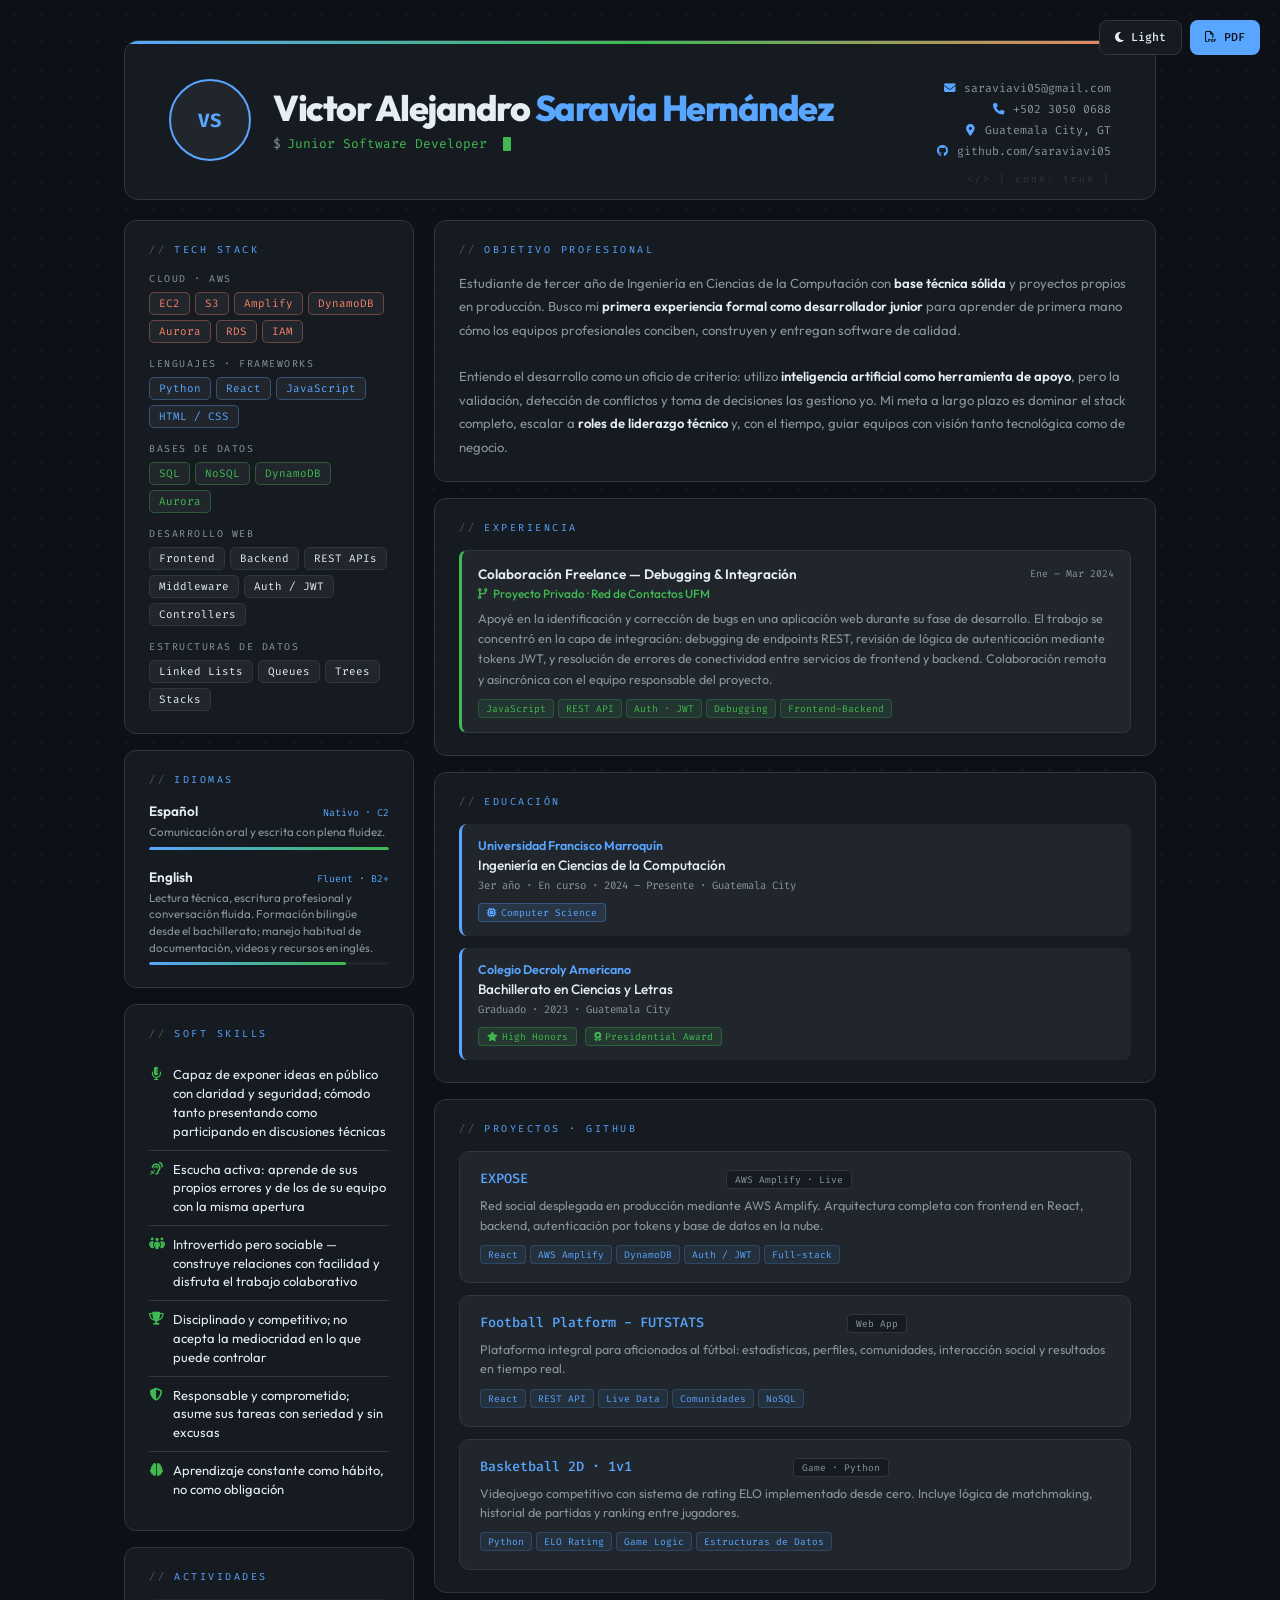
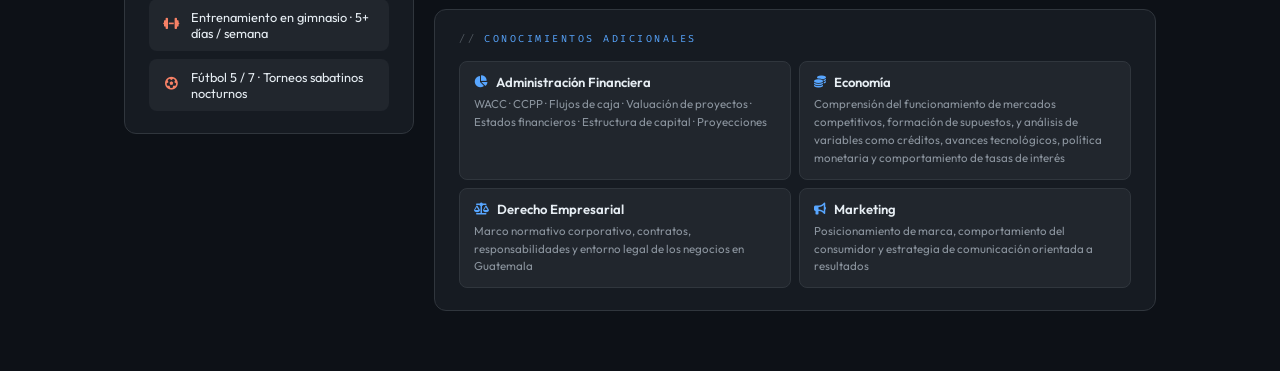
==== victor_saravia_cv.html @ cb61634e "Create CV HTML" ====
<!DOCTYPE html>
<html lang="es">
<head>
  <meta charset="UTF-8" />
  <meta name="viewport" content="width=device-width, initial-scale=1.0" />
  <title>Victor Alejandro Saravia Hernández — Developer</title>
  <link rel="preconnect" href="https://fonts.googleapis.com" />
  <link href="https://fonts.googleapis.com/css2?family=Outfit:wght@300;400;500;600;700;800&family=Fira+Code:wght@300;400;500&display=swap" rel="stylesheet" />
  <link rel="stylesheet" href="https://cdnjs.cloudflare.com/ajax/libs/font-awesome/6.4.0/css/all.min.css" />
  <style>
    /* ── DARK MODE (default) ── */
    :root {
      --bg: #0d1117;
      --surface: #161b22;
      --surface-2: #21262d;
      --border: #30363d;
      --accent: #58a6ff;
      --accent-green: #3fb950;
      --accent-orange: #f78166;
      --text: #e6edf3;
      --text-muted: #8b949e;
      --dot: rgba(200,220,255,0.07);
      --font: 'Outfit', sans-serif;
      --mono: 'Fira Code', monospace;
    }

    /* ── LIGHT MODE ── */
    body.light {
      --bg: #f6f8fa;
      --surface: #ffffff;
      --surface-2: #eef1f5;
      --border: #d0d7de;
      --accent: #0969da;
      --accent-green: #1a7f37;
      --accent-orange: #bc4c00;
      --text: #1f2328;
      --text-muted: #57606a;
      --dot: rgba(0,0,0,0.055);
    }

    * { margin: 0; padding: 0; box-sizing: border-box; }

    body {
      background: var(--bg);
      color: var(--text);
      font-family: var(--font);
      min-height: 100vh;
      transition: background 0.3s, color 0.3s;
    }

    body::before {
      content: '';
      position: fixed;
      inset: 0;
      background-image: radial-gradient(circle, var(--dot) 1px, transparent 1px);
      background-size: 28px 28px;
      pointer-events: none;
      z-index: 0;
    }

    /* ── FLOATING BUTTONS ── */
    .btn-group {
      position: fixed;
      top: 20px; right: 20px;
      display: flex;
      gap: 8px;
      z-index: 1000;
    }

    .action-btn {
      background: var(--accent);
      color: var(--bg);
      border: none;
      border-radius: 8px;
      padding: 9px 15px;
      font-family: var(--mono);
      font-size: 0.72rem;
      font-weight: 500;
      cursor: pointer;
      display: flex;
      align-items: center;
      gap: 7px;
      transition: transform 0.2s, box-shadow 0.2s;
      white-space: nowrap;
    }
    .action-btn:hover { transform: translateY(-2px); }

    .theme-btn {
      background: var(--surface);
      color: var(--text);
      border: 1px solid var(--border);
    }

    /* ── WRAPPER ── */
    .wrapper {
      max-width: 1080px;
      margin: 0 auto;
      padding: 40px 24px 60px;
      position: relative;
      z-index: 1;
    }

    /* ── HEADER ── */
    header {
      background: var(--surface);
      border: 1px solid var(--border);
      border-radius: 14px;
      padding: 38px 44px;
      margin-bottom: 20px;
      display: flex;
      justify-content: space-between;
      align-items: center;
      position: relative;
      overflow: hidden;
      opacity: 0;
      animation: fadeUp 0.7s ease 0.05s forwards;
    }
    header::before {
      content: '';
      position: absolute;
      top: 0; left: 0; right: 0;
      height: 3px;
      background: linear-gradient(90deg, var(--accent), var(--accent-green), var(--accent-orange));
    }
    header::after {
      content: '</> { code: true }';
      position: absolute;
      bottom: 14px; right: 44px;
      font-family: var(--mono);
      font-size: 0.6rem;
      color: var(--border);
      letter-spacing: 2px;
    }

    .h-name {
      font-size: clamp(1.55rem, 2.8vw, 2.4rem);
      font-weight: 800;
      letter-spacing: -1.5px;
      line-height: 1.1;
      margin-bottom: 8px;
      color: var(--text);
    }
    .h-name span { color: var(--accent); }

    .h-role {
      font-family: var(--mono);
      font-size: 0.8rem;
      color: var(--accent-green);
      display: flex;
      align-items: center;
      gap: 6px;
    }
    .h-role::before { content: '$'; color: var(--text-muted); }

    .cursor {
      display: inline-block;
      width: 8px; height: 14px;
      background: var(--accent-green);
      border-radius: 1px;
      animation: blink 1.1s step-end infinite;
      vertical-align: middle;
      margin-left: 2px;
    }

    .h-contact {
      display: flex;
      flex-direction: column;
      align-items: flex-end;
      gap: 6px;
    }
    .contact-row {
      display: flex;
      align-items: center;
      gap: 8px;
      font-family: var(--mono);
      font-size: 0.72rem;
      color: var(--text-muted);
    }
    .contact-row i { color: var(--accent); width: 13px; text-align: center; }

    /* ── GRID ── */
    .grid { display: grid; grid-template-columns: 290px 1fr; gap: 20px; }
    .col-left  { display: flex; flex-direction: column; gap: 16px; }
    .col-right { display: flex; flex-direction: column; gap: 16px; }

    /* ── CARD ── */
    .card {
      background: var(--surface);
      border: 1px solid var(--border);
      border-radius: 12px;
      padding: 22px 24px;
      opacity: 0;
      animation: fadeUp 0.7s ease forwards;
    }
    .col-left  .card:nth-child(1) { animation-delay: 0.15s; }
    .col-left  .card:nth-child(2) { animation-delay: 0.25s; }
    .col-left  .card:nth-child(3) { animation-delay: 0.35s; }
    .col-left  .card:nth-child(4) { animation-delay: 0.45s; }
    .col-left  .card:nth-child(5) { animation-delay: 0.55s; }
    .col-right .card:nth-child(1) { animation-delay: 0.20s; }
    .col-right .card:nth-child(2) { animation-delay: 0.30s; }
    .col-right .card:nth-child(3) { animation-delay: 0.40s; }
    .col-right .card:nth-child(4) { animation-delay: 0.50s; }
    .col-right .card:nth-child(5) { animation-delay: 0.60s; }

    .label {
      font-family: var(--mono);
      font-size: 0.63rem;
      letter-spacing: 2.5px;
      text-transform: uppercase;
      color: var(--accent);
      margin-bottom: 16px;
      display: flex;
      align-items: center;
      gap: 8px;
    }
    .label::before { content: '//'; color: var(--text-muted); opacity: 0.5; }

    /* ── SKILLS ── */
    .skill-group { margin-bottom: 14px; }
    .skill-group:last-child { margin-bottom: 0; }
    .skill-group-name {
      font-family: var(--mono);
      font-size: 0.62rem;
      color: var(--text-muted);
      text-transform: uppercase;
      letter-spacing: 1.5px;
      margin-bottom: 7px;
    }
    .tags { display: flex; flex-wrap: wrap; gap: 5px; }
    .tag {
      font-family: var(--mono);
      font-size: 0.68rem;
      padding: 3px 9px;
      border-radius: 5px;
      border: 1px solid var(--border);
      background: var(--surface-2);
      color: var(--text);
      transition: all 0.2s;
    }
    .tag:hover { border-color: var(--accent); color: var(--accent); }
    .tag.t-aws   { border-color: rgba(247,129,102,0.35); color: var(--accent-orange); }
    .tag.t-green { border-color: rgba(63,185,80,0.35);   color: var(--accent-green);  }
    .tag.t-blue  { border-color: rgba(88,166,255,0.35);  color: var(--accent);        }
    body.light .tag.t-aws   { border-color: rgba(188,76,0,0.3);   color: var(--accent-orange); background: rgba(188,76,0,0.05);  }
    body.light .tag.t-green { border-color: rgba(26,127,55,0.3);  color: var(--accent-green);  background: rgba(26,127,55,0.05); }
    body.light .tag.t-blue  { border-color: rgba(9,105,218,0.3);  color: var(--accent);        background: rgba(9,105,218,0.05); }

    /* ── LANGUAGES ── */
    .lang-item { margin-bottom: 18px; }
    .lang-item:last-child { margin-bottom: 0; }
    .lang-row { display: flex; justify-content: space-between; align-items: baseline; margin-bottom: 4px; }
    .lang-name  { font-size: 0.85rem; font-weight: 600; color: var(--text); }
    .lang-level { font-family: var(--mono); font-size: 0.62rem; color: var(--accent); }
    .lang-detail { font-size: 0.72rem; color: var(--text-muted); line-height: 1.45; margin-bottom: 6px; }
    .bar-bg  { height: 3px; background: var(--surface-2); border-radius: 2px; overflow: hidden; }
    .bar-fill { height: 100%; border-radius: 2px; background: linear-gradient(90deg, var(--accent), var(--accent-green)); animation: growBar 1.2s cubic-bezier(.4,0,.2,1) 0.8s both; }

    /* ── OBJECTIVE ── */
    .objective-body { font-size: 0.82rem; line-height: 1.78; color: var(--text-muted); }
    .objective-body strong { color: var(--text); font-weight: 600; }

    /* ── EXPERIENCE ── */
    .exp-item {
      background: var(--surface-2);
      border: 1px solid var(--border);
      border-left: 3px solid var(--accent-green);
      border-radius: 8px;
      padding: 14px 16px;
      margin-bottom: 12px;
    }
    .exp-item:last-child { margin-bottom: 0; }
    .exp-top { display: flex; justify-content: space-between; align-items: flex-start; gap: 10px; margin-bottom: 3px; }
    .exp-role   { font-size: 0.85rem; font-weight: 600; color: var(--text); }
    .exp-period { font-family: var(--mono); font-size: 0.62rem; color: var(--text-muted); white-space: nowrap; padding-top: 2px; }
    .exp-org    { font-size: 0.74rem; color: var(--accent-green); font-weight: 500; margin-bottom: 8px; }
    .exp-desc   { font-size: 0.78rem; color: var(--text-muted); line-height: 1.62; margin-bottom: 9px; }
    .exp-tags   { display: flex; flex-wrap: wrap; gap: 4px; }
    .exp-tag {
      font-family: var(--mono);
      font-size: 0.6rem;
      padding: 2px 7px;
      border-radius: 4px;
      background: rgba(63,185,80,0.1);
      border: 1px solid rgba(63,185,80,0.25);
      color: var(--accent-green);
    }
    body.light .exp-tag { background: rgba(26,127,55,0.08); border-color: rgba(26,127,55,0.25); }

    /* ── EDUCATION ── */
    .edu-item {
      background: var(--surface-2);
      border-radius: 8px;
      border-left: 3px solid var(--accent);
      padding: 14px 16px;
      margin-bottom: 12px;
    }
    .edu-item:last-child { margin-bottom: 0; }
    .edu-school { font-size: 0.78rem; font-weight: 600; color: var(--accent); margin-bottom: 3px; }
    .edu-degree { font-size: 0.85rem; font-weight: 500; color: var(--text); margin-bottom: 4px; }
    .edu-sub    { font-family: var(--mono); font-size: 0.67rem; color: var(--text-muted); margin-bottom: 8px; }
    .badge {
      display: inline-flex;
      align-items: center;
      gap: 4px;
      font-family: var(--mono);
      font-size: 0.6rem;
      padding: 2px 8px;
      border-radius: 4px;
      margin-right: 5px;
    }
    .badge.g { background: rgba(63,185,80,0.12); border: 1px solid rgba(63,185,80,0.3); color: var(--accent-green); }
    .badge.b { background: rgba(88,166,255,0.12); border: 1px solid rgba(88,166,255,0.3); color: var(--accent); }
    body.light .badge.g { background: rgba(26,127,55,0.1);  border-color: rgba(26,127,55,0.3);  }
    body.light .badge.b { background: rgba(9,105,218,0.1);  border-color: rgba(9,105,218,0.3);  }

    /* ── PROJECTS ── */
    .project-card {
      display: block;
      background: var(--surface-2);
      border: 1px solid var(--border);
      border-radius: 10px;
      padding: 18px 20px;
      margin-bottom: 12px;
      transition: transform 0.25s, border-color 0.25s;
      text-decoration: none;
      color: inherit;
      cursor: pointer;
    }
    .project-card:last-child { margin-bottom: 0; }
    .project-card:hover { border-color: var(--accent); transform: translateY(-2px); }
    .proj-link-hint {
      font-family: var(--mono);
      font-size: 0.58rem;
      color: var(--text-muted);
      opacity: 0;
      transition: opacity 0.2s;
      display: flex;
      align-items: center;
      gap: 4px;
    }
    .project-card:hover .proj-link-hint { opacity: 1; }
    .proj-top  { display: flex; align-items: flex-start; justify-content: space-between; margin-bottom: 7px; }
    .proj-name { font-family: var(--mono); font-size: 0.85rem; font-weight: 500; color: var(--accent); }
    .proj-chip {
      font-family: var(--mono); font-size: 0.6rem;
      color: var(--text-muted);
      background: var(--surface);
      border: 1px solid var(--border);
      border-radius: 4px;
      padding: 2px 8px;
    }
    .proj-desc { font-size: 0.78rem; color: var(--text-muted); line-height: 1.55; margin-bottom: 10px; }
    .proj-tags { display: flex; flex-wrap: wrap; gap: 4px; }
    .proj-tag {
      font-family: var(--mono); font-size: 0.6rem;
      padding: 2px 7px; border-radius: 4px;
      background: rgba(88,166,255,0.08);
      border: 1px solid rgba(88,166,255,0.2);
      color: var(--accent);
    }
    body.light .proj-tag { background: rgba(9,105,218,0.07); border-color: rgba(9,105,218,0.2); }

    /* ── SOFT SKILLS ── */
    .soft-list { list-style: none; }
    .soft-item {
      display: flex; align-items: flex-start; gap: 10px;
      padding: 9px 0;
      border-bottom: 1px solid var(--border);
      font-size: 0.81rem;
      color: var(--text);
      line-height: 1.45;
    }
    .soft-item:last-child { border-bottom: none; }
    .soft-item i { color: var(--accent-green); width: 14px; text-align: center; flex-shrink: 0; margin-top: 2px; }

    /* ── ACTIVITIES ── */
    .extra-item {
      display: flex; align-items: center; gap: 12px;
      padding: 10px 14px;
      background: var(--surface-2);
      border-radius: 8px;
      margin-bottom: 8px;
      font-size: 0.8rem;
      color: var(--text);
    }
    .extra-item:last-child { margin-bottom: 0; }
    .extra-item i { color: var(--accent-orange); width: 16px; text-align: center; flex-shrink: 0; }

    /* ── ADDITIONAL KNOWLEDGE ── */
    .know-grid { display: grid; grid-template-columns: 1fr 1fr; gap: 8px; }
    .know-card {
      background: var(--surface-2);
      border: 1px solid var(--border);
      border-radius: 8px;
      padding: 12px 14px;
    }
    .know-title {
      display: flex; align-items: center; gap: 8px;
      font-size: 0.82rem; font-weight: 600;
      color: var(--text);
      margin-bottom: 5px;
    }
    .know-title i { color: var(--accent); font-size: 0.75rem; flex-shrink: 0; }
    .know-detail { font-size: 0.72rem; color: var(--text-muted); line-height: 1.55; }

    /* ── ANIMATIONS ── */
    @keyframes fadeUp  { from { opacity: 0; transform: translateY(20px); } to { opacity: 1; transform: translateY(0); } }
    @keyframes blink   { 0%, 100% { opacity: 1; } 50% { opacity: 0; } }
    @keyframes growBar { from { width: 0; } to { width: var(--w); } }

    /* ── PRINT ── */
    @media print {
      body::before, .btn-group { display: none; }
      body { background: #fff !important; color: #111 !important; }
      body.light { background: #fff !important; color: #111 !important; }
      :root, body.light {
        --bg: #fff; --surface: #fff; --surface-2: #f3f5f7;
        --border: #dde1e6; --accent: #1d4ed8; --accent-green: #15803d;
        --accent-orange: #c2410c; --text: #111827; --text-muted: #374151;
      }
      .card, header { opacity: 1 !important; animation: none !important; transform: none !important; }
      header::after { display: none; }
      .bar-fill { animation: none !important; width: var(--w) !important; }
      .cursor { display: none; }
      @page { margin: 18mm; }
    }

    /* ── RESPONSIVE ── */
    /* ── AVATAR ── */
    .h-left { display: flex; align-items: center; gap: 22px; }
    .h-avatar {
      width: 82px; height: 82px;
      border-radius: 50%;
      border: 2px solid var(--accent);
      object-fit: cover;
      object-position: center top;
      flex-shrink: 0;
      display: block;
    }

    @media (max-width: 800px) {
      .grid { grid-template-columns: 1fr; }
      header { flex-direction: column; align-items: flex-start; gap: 20px; padding: 28px 24px; }
      .h-contact { align-items: flex-start; }
      .know-grid { grid-template-columns: 1fr; }
      .btn-group { top: 12px; right: 12px; }
      .h-left { gap: 16px; }
      .h-avatar { width: 64px; height: 64px; }
    }
  </style>
</head>
<body>

  <!-- FLOATING BUTTONS -->
  <div class="btn-group">
    <button class="action-btn theme-btn" onclick="toggleTheme()" id="themeBtn">
      <i class="fa-solid fa-moon" id="themeIcon"></i>
      <span id="themeText">Light</span>
    </button>
    <button class="action-btn" onclick="window.print()">
      <i class="fa-regular fa-file-pdf"></i> PDF
    </button>
  </div>

  <div class="wrapper">

    <!-- HEADER -->
    <header>
      <div class="h-left">
        <!-- 📷 Reemplaza "TU_FOTO.jpg" con la ruta o URL de tu imagen -->
        <img class="h-avatar" src="TU_FOTO.jpg" alt="Victor Saravia"
             onerror="this.style.display='none'; this.nextElementSibling.style.display='flex';" />
        <div class="h-avatar" style="display:none; background:var(--surface-2); align-items:center; justify-content:center; font-family:var(--mono); font-weight:700; font-size:1.2rem; color:var(--accent);">VS</div>
        <div>
          <div class="h-name">Victor Alejandro <span>Saravia Hernández</span></div>
          <div class="h-role">Junior Software Developer&nbsp;<span class="cursor"></span></div>
        </div>
      </div>
      <div class="h-contact">
        <div class="contact-row"><i class="fa-solid fa-envelope"></i> saraviavi05@gmail.com</div>
        <div class="contact-row"><i class="fa-solid fa-phone"></i> +502 3050 0688</div>
        <div class="contact-row"><i class="fa-solid fa-location-dot"></i> Guatemala City, GT</div>
        <div class="contact-row"><i class="fa-brands fa-github"></i> github.com/saraviavi05</div>
      </div>
    </header>

    <div class="grid">

      <!-- ════ LEFT COLUMN ════ -->
      <div class="col-left">

        <!-- TECH STACK -->
        <div class="card">
          <div class="label">Tech Stack</div>
          <div class="skill-group">
            <div class="skill-group-name">Cloud · AWS</div>
            <div class="tags">
              <span class="tag t-aws">EC2</span>
              <span class="tag t-aws">S3</span>
              <span class="tag t-aws">Amplify</span>
              <span class="tag t-aws">DynamoDB</span>
              <span class="tag t-aws">Aurora</span>
              <span class="tag t-aws">RDS</span>
              <span class="tag t-aws">IAM</span>
            </div>
          </div>
          <div class="skill-group">
            <div class="skill-group-name">Lenguajes · Frameworks</div>
            <div class="tags">
              <span class="tag t-blue">Python</span>
              <span class="tag t-blue">React</span>
              <span class="tag t-blue">JavaScript</span>
              <span class="tag t-blue">HTML / CSS</span>
            </div>
          </div>
          <div class="skill-group">
            <div class="skill-group-name">Bases de Datos</div>
            <div class="tags">
              <span class="tag t-green">SQL</span>
              <span class="tag t-green">NoSQL</span>
              <span class="tag t-green">DynamoDB</span>
              <span class="tag t-green">Aurora</span>
            </div>
          </div>
          <div class="skill-group">
            <div class="skill-group-name">Desarrollo Web</div>
            <div class="tags">
              <span class="tag">Frontend</span>
              <span class="tag">Backend</span>
              <span class="tag">REST APIs</span>
              <span class="tag">Middleware</span>
              <span class="tag">Auth / JWT</span>
              <span class="tag">Controllers</span>
            </div>
          </div>
          <div class="skill-group">
            <div class="skill-group-name">Estructuras de Datos</div>
            <div class="tags">
              <span class="tag">Linked Lists</span>
              <span class="tag">Queues</span>
              <span class="tag">Trees</span>
              <span class="tag">Stacks</span>
            </div>
          </div>
        </div>

        <!-- LANGUAGES -->
        <div class="card">
          <div class="label">Idiomas</div>
          <div class="lang-item">
            <div class="lang-row">
              <span class="lang-name">Español</span>
              <span class="lang-level">Nativo · C2</span>
            </div>
            <p class="lang-detail">Comunicación oral y escrita con plena fluidez.</p>
            <div class="bar-bg"><div class="bar-fill" style="--w:100%"></div></div>
          </div>
          <div class="lang-item">
            <div class="lang-row">
              <span class="lang-name">English</span>
              <span class="lang-level">Fluent · B2+</span>
            </div>
            <p class="lang-detail">Lectura técnica, escritura profesional y conversación fluida. Formación bilingüe desde el bachillerato; manejo habitual de documentación, videos y recursos en inglés.</p>
            <div class="bar-bg"><div class="bar-fill" style="--w:82%"></div></div>
          </div>
        </div>

        <!-- SOFT SKILLS -->
        <div class="card">
          <div class="label">Soft Skills</div>
          <ul class="soft-list">
            <li class="soft-item"><i class="fa-solid fa-microphone-lines"></i> Capaz de exponer ideas en público con claridad y seguridad; cómodo tanto presentando como participando en discusiones técnicas</li>
            <li class="soft-item"><i class="fa-solid fa-ear-listen"></i> Escucha activa: aprende de sus propios errores y de los de su equipo con la misma apertura</li>
            <li class="soft-item"><i class="fa-solid fa-people-group"></i> Introvertido pero sociable — construye relaciones con facilidad y disfruta el trabajo colaborativo</li>
            <li class="soft-item"><i class="fa-solid fa-trophy"></i> Disciplinado y competitivo; no acepta la mediocridad en lo que puede controlar</li>
            <li class="soft-item"><i class="fa-solid fa-shield-halved"></i> Responsable y comprometido; asume sus tareas con seriedad y sin excusas</li>
            <li class="soft-item"><i class="fa-solid fa-brain"></i> Aprendizaje constante como hábito, no como obligación</li>
          </ul>
        </div>

        <!-- ACTIVITIES -->
        <div class="card">
          <div class="label">Actividades</div>
          <div class="extra-item"><i class="fa-solid fa-dumbbell"></i><span>Entrenamiento en gimnasio · 5+ días / semana</span></div>
          <div class="extra-item"><i class="fa-solid fa-futbol"></i><span>Fútbol 5 / 7 · Torneos sabatinos nocturnos</span></div>
        </div>

      </div>

      <!-- ════ RIGHT COLUMN ════ -->
      <div class="col-right">

        <!-- OBJECTIVE -->
        <div class="card">
          <div class="label">Objetivo Profesional</div>
          <p class="objective-body">
            Estudiante de tercer año de Ingeniería en Ciencias de la Computación con <strong>base técnica sólida</strong> y proyectos propios en producción. Busco mi <strong>primera experiencia formal como desarrollador junior</strong> para aprender de primera mano cómo los equipos profesionales conciben, construyen y entregan software de calidad.
            <br/><br/>
            Entiendo el desarrollo como un oficio de criterio: utilizo <strong>inteligencia artificial como herramienta de apoyo</strong>, pero la validación, detección de conflictos y toma de decisiones las gestiono yo. Mi meta a largo plazo es dominar el stack completo, escalar a <strong>roles de liderazgo técnico</strong> y, con el tiempo, guiar equipos con visión tanto tecnológica como de negocio.
          </p>
        </div>

        <!-- EXPERIENCE -->
        <div class="card">
          <div class="label">Experiencia</div>
          <div class="exp-item">
            <div class="exp-top">
              <span class="exp-role">Colaboración Freelance — Debugging &amp; Integración</span>
              <span class="exp-period">Ene – Mar 2024</span>
            </div>
            <div class="exp-org"><i class="fa-solid fa-code-branch" style="margin-right:5px; font-size:0.68rem;"></i>Proyecto Privado · Red de Contactos UFM</div>
            <p class="exp-desc">
              Apoyé en la identificación y corrección de bugs en una aplicación web durante su fase de desarrollo. El trabajo se concentró en la capa de integración: debugging de endpoints REST, revisión de lógica de autenticación mediante tokens JWT, y resolución de errores de conectividad entre servicios de frontend y backend. Colaboración remota y asincrónica con el equipo responsable del proyecto.
            </p>
            <div class="exp-tags">
              <span class="exp-tag">JavaScript</span>
              <span class="exp-tag">REST API</span>
              <span class="exp-tag">Auth · JWT</span>
              <span class="exp-tag">Debugging</span>
              <span class="exp-tag">Frontend–Backend</span>
            </div>
          </div>
        </div>

        <!-- EDUCATION -->
        <div class="card">
          <div class="label">Educación</div>
          <div class="edu-item">
            <div class="edu-school">Universidad Francisco Marroquín</div>
            <div class="edu-degree">Ingeniería en Ciencias de la Computación</div>
            <div class="edu-sub">3er año · En curso · 2024 – Presente · Guatemala City</div>
            <span class="badge b"><i class="fa-solid fa-microchip"></i> Computer Science</span>
          </div>
          <div class="edu-item">
            <div class="edu-school">Colegio Decroly Americano</div>
            <div class="edu-degree">Bachillerato en Ciencias y Letras</div>
            <div class="edu-sub">Graduado · 2023 · Guatemala City</div>
            <span class="badge g"><i class="fa-solid fa-star"></i> High Honors</span>
            <span class="badge g"><i class="fa-solid fa-award"></i> Presidential Award</span>
          </div>
        </div>

        <!-- PROJECTS -->
        <div class="card">
          <div class="label">Proyectos · GitHub</div>
          <!-- 🔗 Cambia el href por la URL real de tu repositorio -->
          <a class="project-card" href="https://github.com/jricica/EXPOSE" target="_blank" rel="noopener">
            <div class="proj-top">
              <div class="proj-name">EXPOSE</div>
              <span class="proj-chip">AWS Amplify · Live</span>
              <span class="proj-link-hint"><i class="fa-brands fa-github"></i> Ver repo</span>
            </div>
            <p class="proj-desc">Red social desplegada en producción mediante AWS Amplify. Arquitectura completa con frontend en React, backend, autenticación por tokens y base de datos en la nube.</p>
            <div class="proj-tags">
              <span class="proj-tag">React</span>
              <span class="proj-tag">AWS Amplify</span>
              <span class="proj-tag">DynamoDB</span>
              <span class="proj-tag">Auth / JWT</span>
              <span class="proj-tag">Full-stack</span>
            </div>
          </a>
          <!-- 🔗 Cambia el href por la URL real de tu repositorio -->
          <a class="project-card" href="https://github.com/VictorSaraviaUFM/ProyectoWebDevelopment" target="_blank" rel="noopener">
            <div class="proj-top">
              <div class="proj-name">Football Platform - FUTSTATS</div>
              <span class="proj-chip">Web App</span>
              <span class="proj-link-hint"><i class="fa-brands fa-github"></i> Ver repo</span>
            </div>
            <p class="proj-desc">Plataforma integral para aficionados al fútbol: estadísticas, perfiles, comunidades, interacción social y resultados en tiempo real.</p>
            <div class="proj-tags">
              <span class="proj-tag">React</span>
              <span class="proj-tag">REST API</span>
              <span class="proj-tag">Live Data</span>
              <span class="proj-tag">Comunidades</span>
              <span class="proj-tag">NoSQL</span>
            </div>
          </a>
          <!-- 🔗 Cambia el href por la URL real de tu repositorio -->
          <a class="project-card" href="https://github.com/TU_USUARIO/basketball-2d" target="_blank" rel="noopener">
            <div class="proj-top">
              <div class="proj-name">Basketball 2D · 1v1</div>
              <span class="proj-chip">Game · Python</span>
              <span class="proj-link-hint"><i class="fa-brands fa-github"></i> Ver repo</span>
            </div>
            <p class="proj-desc">Videojuego competitivo con sistema de rating ELO implementado desde cero. Incluye lógica de matchmaking, historial de partidas y ranking entre jugadores.</p>
            <div class="proj-tags">
              <span class="proj-tag">Python</span>
              <span class="proj-tag">ELO Rating</span>
              <span class="proj-tag">Game Logic</span>
              <span class="proj-tag">Estructuras de Datos</span>
            </div>
          </a>
        </div>

        <!-- ADDITIONAL KNOWLEDGE -->
        <div class="card">
          <div class="label">Conocimientos Adicionales</div>
          <div class="know-grid">
            <div class="know-card">
              <div class="know-title"><i class="fa-solid fa-chart-pie"></i> Administración Financiera</div>
              <p class="know-detail">WACC · CCPP · Flujos de caja · Valuación de proyectos · Estados financieros · Estructura de capital · Proyecciones</p>
            </div>
            <div class="know-card">
              <div class="know-title"><i class="fa-solid fa-coins"></i> Economía</div>
              <p class="know-detail">Comprensión del funcionamiento de mercados competitivos, formación de supuestos, y análisis de variables como créditos, avances tecnológicos, política monetaria y comportamiento de tasas de interés</p>
            </div>
            <div class="know-card">
              <div class="know-title"><i class="fa-solid fa-scale-balanced"></i> Derecho Empresarial</div>
              <p class="know-detail">Marco normativo corporativo, contratos, responsabilidades y entorno legal de los negocios en Guatemala</p>
            </div>
            <div class="know-card">
              <div class="know-title"><i class="fa-solid fa-bullhorn"></i> Marketing</div>
              <p class="know-detail">Posicionamiento de marca, comportamiento del consumidor y estrategia de comunicación orientada a resultados</p>
            </div>
          </div>
        </div>

      </div>
    </div>
  </div>

  <script>
    function toggleTheme() {
      const isLight = document.body.classList.toggle('light');
      document.getElementById('themeIcon').className = isLight ? 'fa-solid fa-sun' : 'fa-solid fa-moon';
      document.getElementById('themeText').textContent  = isLight ? 'Dark' : 'Light';
      localStorage.setItem('theme', isLight ? 'light' : 'dark');
    }

    (function() {
      if (localStorage.getItem('theme') === 'light') {
        document.body.classList.add('light');
        const icon = document.getElementById('themeIcon');
        const text = document.getElementById('themeText');
        if (icon) icon.className = 'fa-solid fa-sun';
        if (text) text.textContent = 'Dark';
      }
    })();
  </script>

</body>
</html>
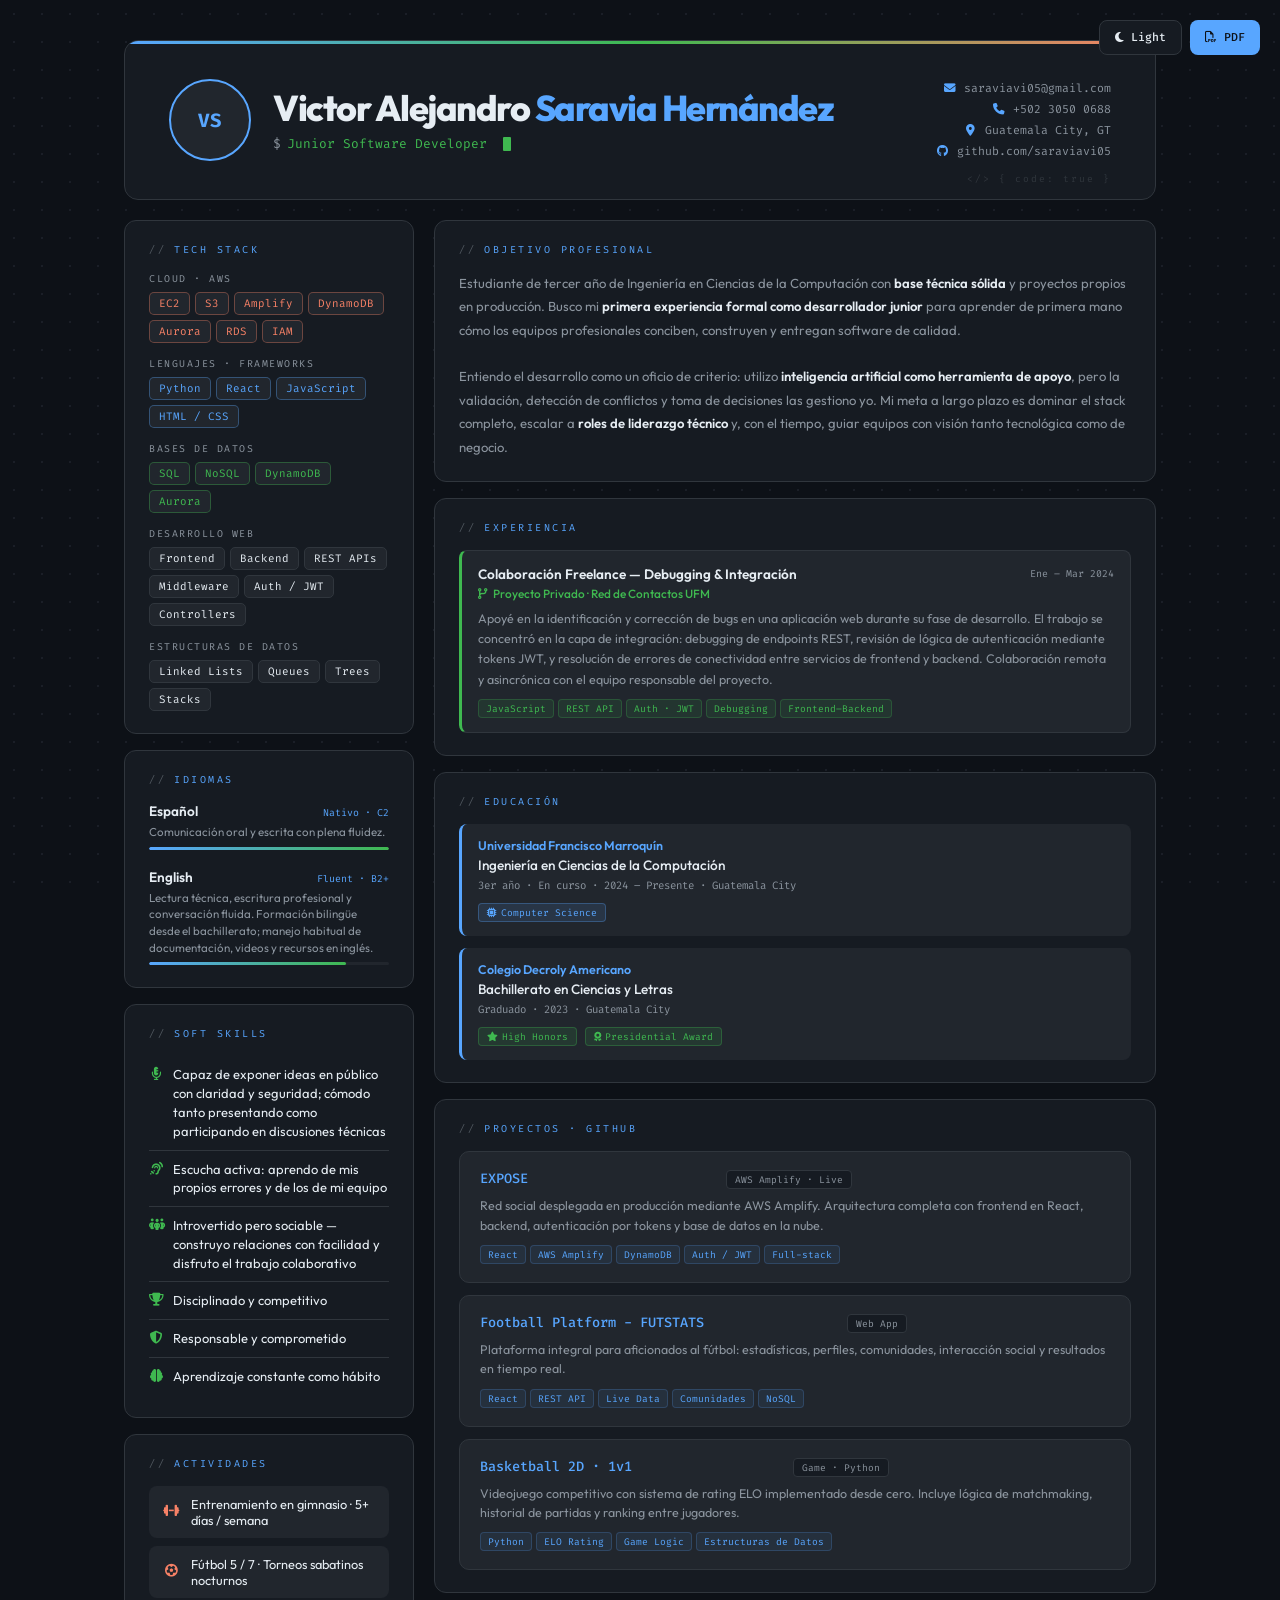
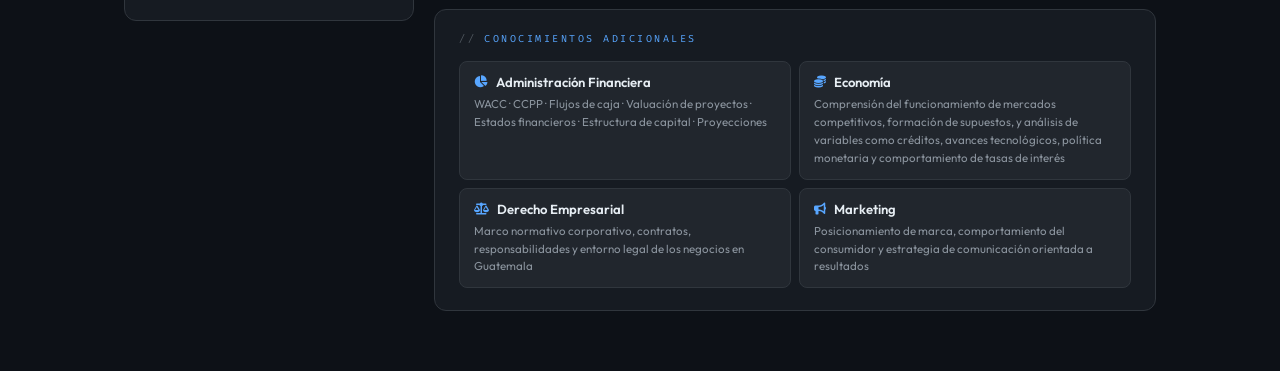
==== commit 9c43a678: "Update link y detalles varios" ====
--- a/victor_saravia_cv.html
+++ b/victor_saravia_cv.html
@@ -571,11 +571,11 @@
           <div class="label">Soft Skills</div>
           <ul class="soft-list">
             <li class="soft-item"><i class="fa-solid fa-microphone-lines"></i> Capaz de exponer ideas en público con claridad y seguridad; cómodo tanto presentando como participando en discusiones técnicas</li>
-            <li class="soft-item"><i class="fa-solid fa-ear-listen"></i> Escucha activa: aprende de sus propios errores y de los de su equipo con la misma apertura</li>
-            <li class="soft-item"><i class="fa-solid fa-people-group"></i> Introvertido pero sociable — construye relaciones con facilidad y disfruta el trabajo colaborativo</li>
-            <li class="soft-item"><i class="fa-solid fa-trophy"></i> Disciplinado y competitivo; no acepta la mediocridad en lo que puede controlar</li>
-            <li class="soft-item"><i class="fa-solid fa-shield-halved"></i> Responsable y comprometido; asume sus tareas con seriedad y sin excusas</li>
-            <li class="soft-item"><i class="fa-solid fa-brain"></i> Aprendizaje constante como hábito, no como obligación</li>
+            <li class="soft-item"><i class="fa-solid fa-ear-listen"></i> Escucha activa: aprendo de mis propios errores y de los de mi equipo</li>
+            <li class="soft-item"><i class="fa-solid fa-people-group"></i> Introvertido pero sociable — construyo relaciones con facilidad y disfruto el trabajo colaborativo</li>
+            <li class="soft-item"><i class="fa-solid fa-trophy"></i> Disciplinado y competitivo</li>
+            <li class="soft-item"><i class="fa-solid fa-shield-halved"></i> Responsable y comprometido</li>
+            <li class="soft-item"><i class="fa-solid fa-brain"></i> Aprendizaje constante como hábito</li>
           </ul>
         </div>
 
@@ -677,7 +677,7 @@
             </div>
           </a>
           <!-- 🔗 Cambia el href por la URL real de tu repositorio -->
-          <a class="project-card" href="https://github.com/TU_USUARIO/basketball-2d" target="_blank" rel="noopener">
+          <a class="project-card" href="https://github.com/VictorSaraviaUFM/Basketball2D1v1" target="_blank" rel="noopener">
             <div class="proj-top">
               <div class="proj-name">Basketball 2D · 1v1</div>
               <span class="proj-chip">Game · Python</span>
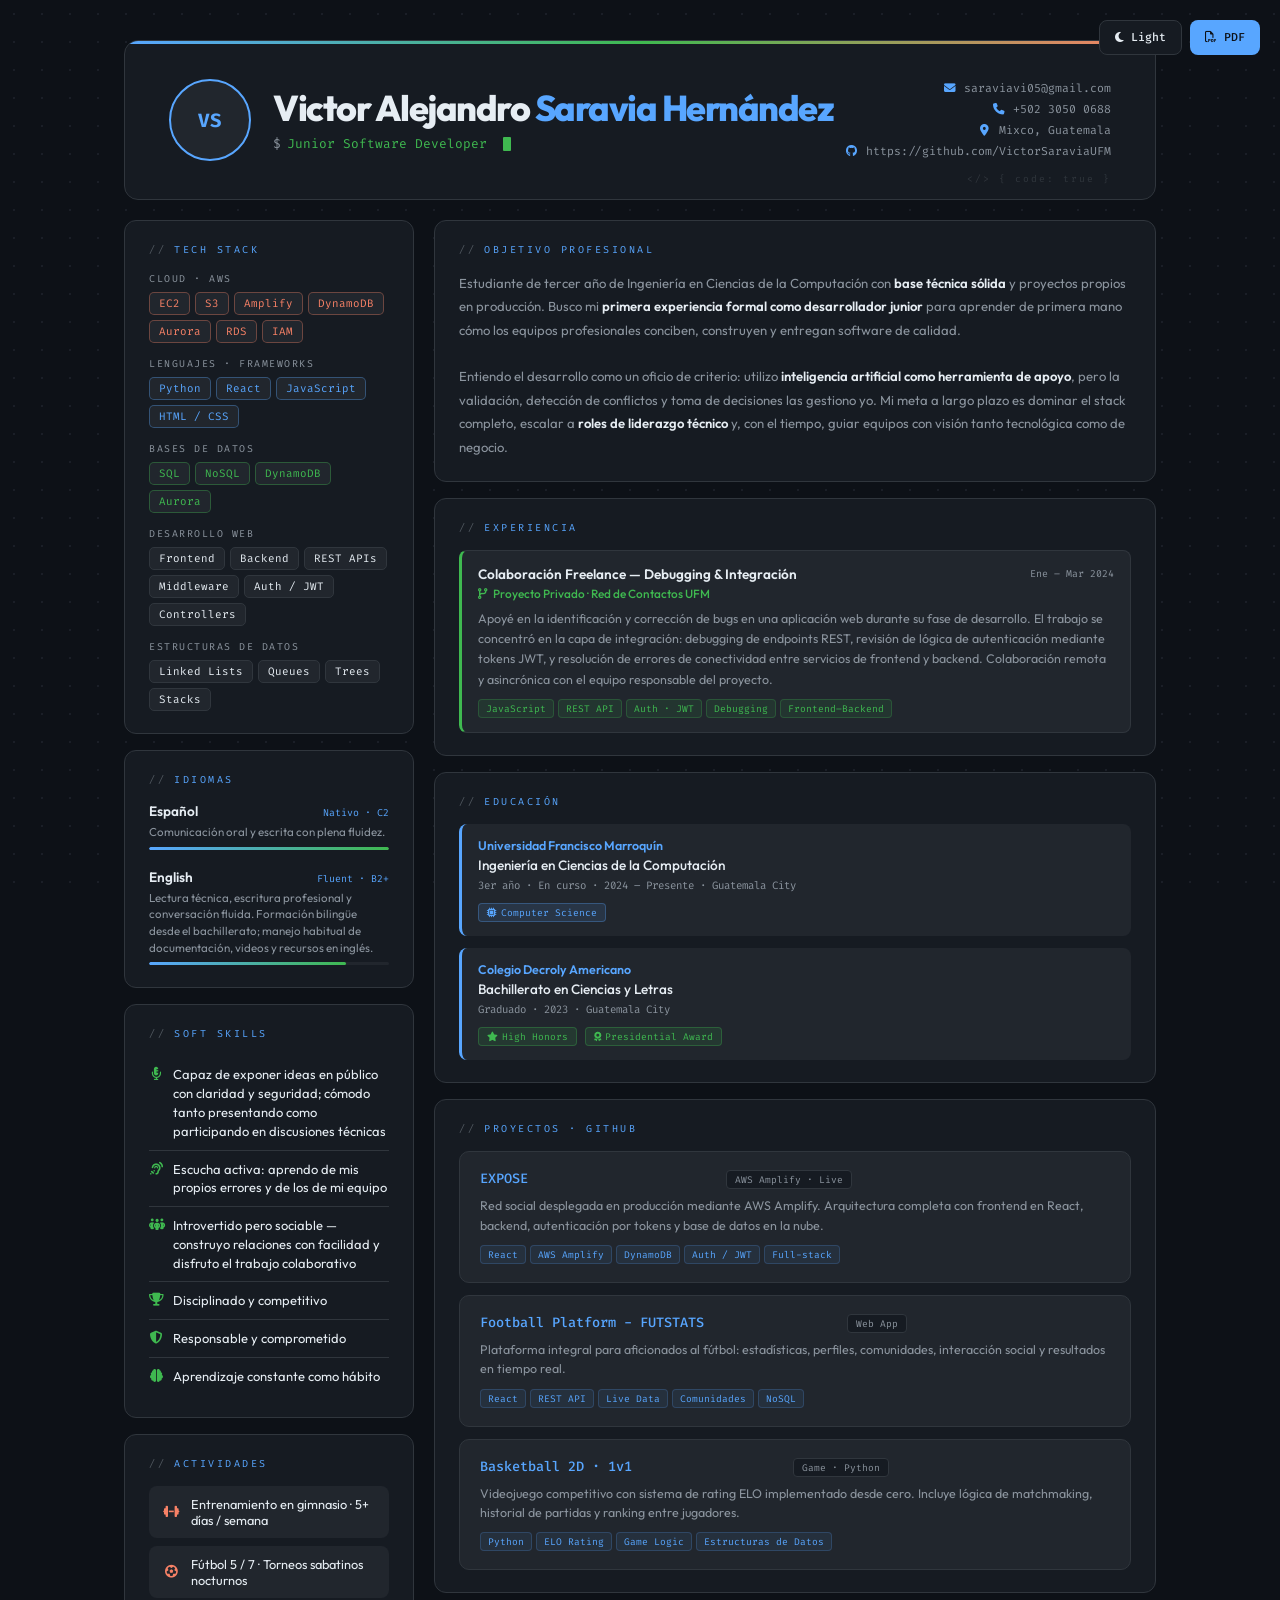
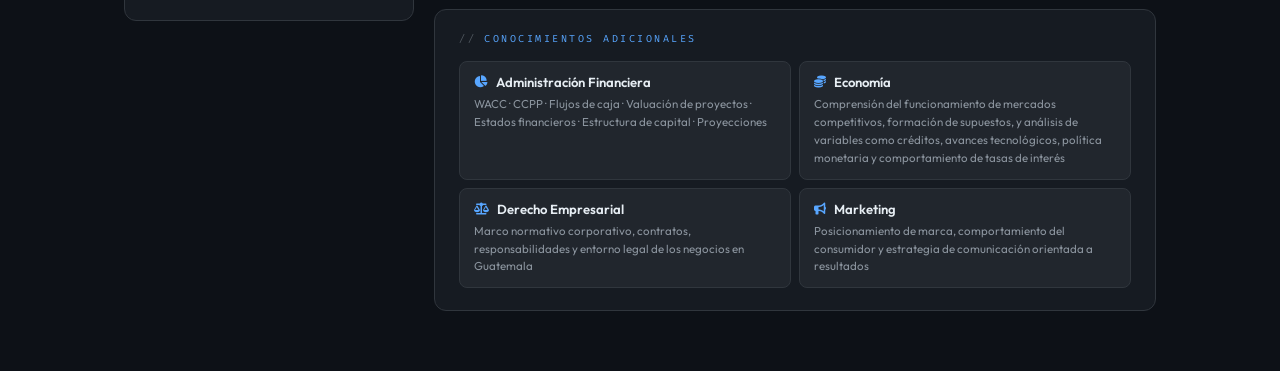
==== commit fcd62bc8: "Cambios" ====
--- a/victor_saravia_cv.html
+++ b/victor_saravia_cv.html
@@ -480,8 +480,8 @@
       <div class="h-contact">
         <div class="contact-row"><i class="fa-solid fa-envelope"></i> saraviavi05@gmail.com</div>
         <div class="contact-row"><i class="fa-solid fa-phone"></i> +502 3050 0688</div>
-        <div class="contact-row"><i class="fa-solid fa-location-dot"></i> Guatemala City, GT</div>
-        <div class="contact-row"><i class="fa-brands fa-github"></i> github.com/saraviavi05</div>
+        <div class="contact-row"><i class="fa-solid fa-location-dot"></i> Mixco, Guatemala</div>
+        <div class="contact-row"><i class="fa-brands fa-github"></i> https://github.com/VictorSaraviaUFM</div>
       </div>
     </header>
 
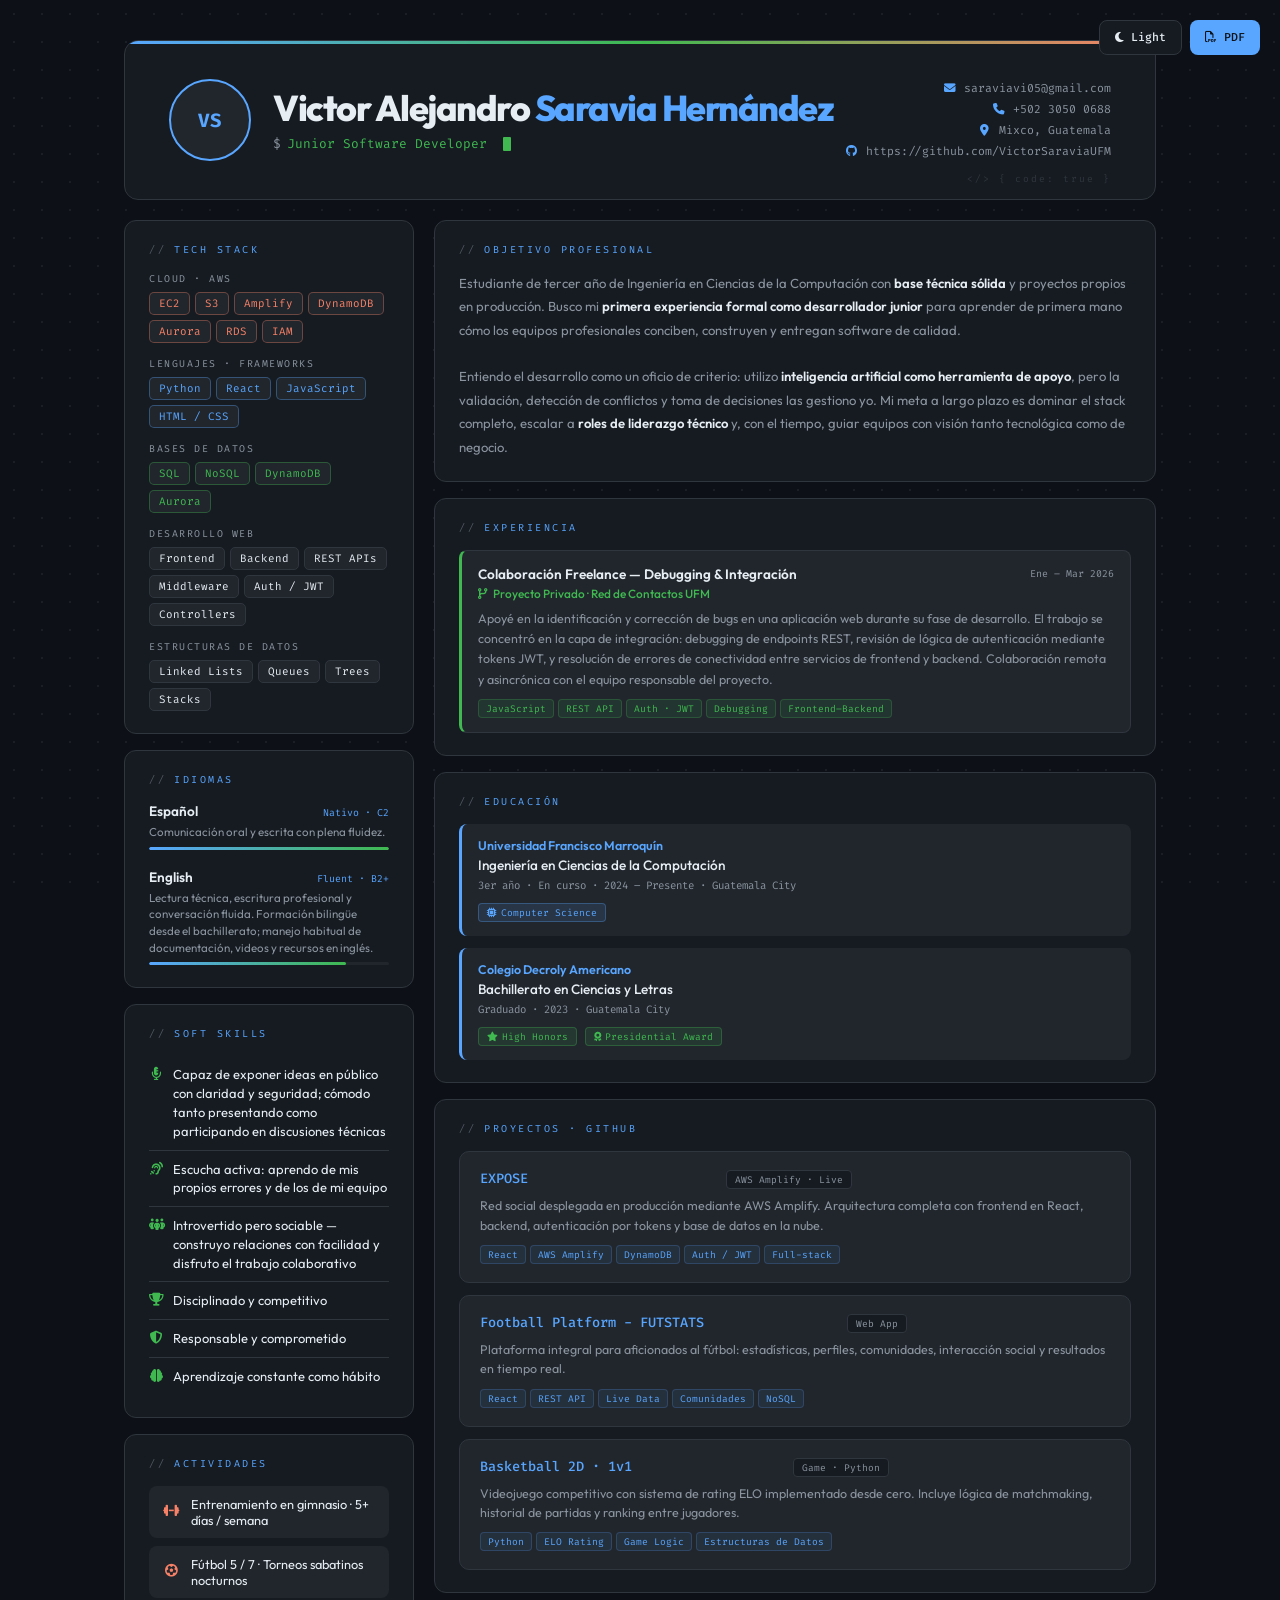
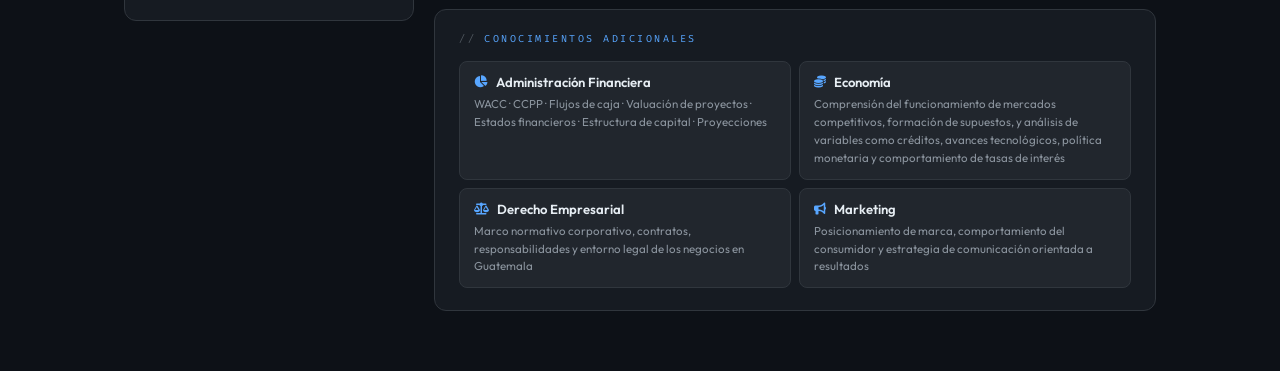
==== commit 6006d135: "Update victor_saravia_cv.html" ====
--- a/victor_saravia_cv.html
+++ b/victor_saravia_cv.html
@@ -607,7 +607,7 @@
           <div class="exp-item">
             <div class="exp-top">
               <span class="exp-role">Colaboración Freelance — Debugging &amp; Integración</span>
-              <span class="exp-period">Ene – Mar 2024</span>
+              <span class="exp-period">Ene – Mar 2026</span>
             </div>
             <div class="exp-org"><i class="fa-solid fa-code-branch" style="margin-right:5px; font-size:0.68rem;"></i>Proyecto Privado · Red de Contactos UFM</div>
             <p class="exp-desc">
